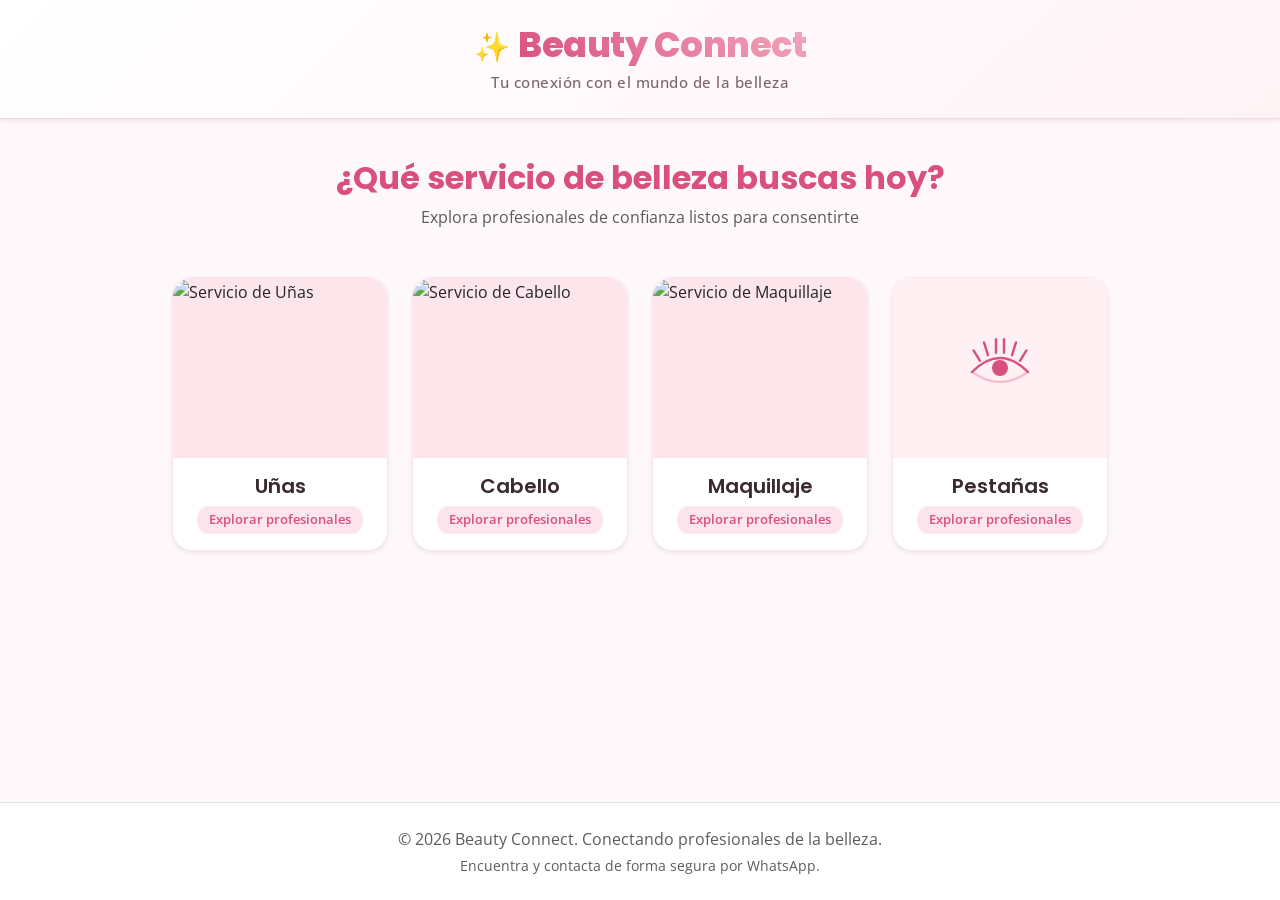
==== index.html @ ec447f79 "Build home screen from PRD/FRD per brand brief" ====
<!DOCTYPE html>
<html lang="es">
<head>
    <meta charset="UTF-8">
    <meta name="viewport" content="width=device-width, initial-scale=1.0">
    <title>Beauty Connect — Encuentra tu profesional de belleza ideal</title>
    
    <!-- Google Fonts: Poppins (headings) & Open Sans (body) -->
    <link rel="preconnect" href="https://fonts.googleapis.com">
    <link rel="preconnect" href="https://fonts.gstatic.com" crossorigin>
    <link href="https://fonts.googleapis.com/css2?family=Open+Sans:ital,wght@0,300..800;1,300..800&family=Poppins:ital,wght@0,300;0,400;0,500;0,600;0,700;0,800;1,300;1,400;1,500;1,600;1,700&display=swap" rel="stylesheet">
    
    <!-- Bootstrap 5.3.8 CSS CDN -->
    <link href="https://cdn.jsdelivr.net/npm/bootstrap@5.3.8/dist/css/bootstrap.min.css" rel="stylesheet">
    
    <!-- Custom Style Sheet -->
    <link rel="stylesheet" href="style.css">
    
    <!-- JS Logic -->
    <script src="script.js" defer></script>
</head>
<body>
    <!-- Main Application Wrapper -->
    <div class="main-wrapper">
        <!-- Header / Navigation -->
        <header class="py-4 shadow-sm bg-white mb-4">
            <div class="container d-flex flex-column align-items-center">
                <div class="d-flex align-items-center gap-2">
                    <!-- Elegant Heart Sparkle Logo Icon -->
                    <span class="logo-icon">✨</span>
                    <h1 class="logo m-0">Beauty Connect</h1>
                </div>
                <p class="tagline text-muted mt-1 mb-0">Tu conexión con el mundo de la belleza</p>
            </div>
        </header>

        <main class="container py-3">
            <!-- View 1: Service Category Selection (Home Screen) -->
            <section id="category-view" class="view">
                <div class="text-center mb-5">
                    <h2 class="question h2 font-heading fw-semibold mb-2">¿Qué servicio de belleza buscas hoy?</h2>
                    <p class="text-muted fs-6">Explora profesionales de confianza listos para consentirte</p>
                </div>

                <!-- Category Cards Grid -->
                <div class="row g-4 justify-content-center max-w-cards mx-auto">
                    <!-- Category: Uñas -->
                    <div class="col-12 col-sm-6 col-md-3">
                        <button class="category-card-btn w-100 h-100 border-0 p-0 bg-transparent text-start" data-category="Uñas">
                            <div class="category-card card shadow-sm border-0 h-100">
                                <div class="img-wrapper">
                                    <img src="https://images.unsplash.com/photo-1604654894610-df63bc536371?auto=format&fit=crop&w=500&q=80" class="card-img-top category-img" alt="Servicio de Uñas">
                                </div>
                                <div class="card-body text-center py-3">
                                    <h3 class="card-title font-heading h5 mb-0">Uñas</h3>
                                    <span class="explore-tag">Explorar profesionales</span>
                                </div>
                            </div>
                        </button>
                    </div>

                    <!-- Category: Cabello -->
                    <div class="col-12 col-sm-6 col-md-3">
                        <button class="category-card-btn w-100 h-100 border-0 p-0 bg-transparent text-start" data-category="Cabello">
                            <div class="category-card card shadow-sm border-0 h-100">
                                <div class="img-wrapper">
                                    <img src="https://images.unsplash.com/photo-1562322140-8baeececf3df?auto=format&fit=crop&w=500&q=80" class="card-img-top category-img" alt="Servicio de Cabello">
                                </div>
                                <div class="card-body text-center py-3">
                                    <h3 class="card-title font-heading h5 mb-0">Cabello</h3>
                                    <span class="explore-tag">Explorar profesionales</span>
                                </div>
                            </div>
                        </button>
                    </div>

                    <!-- Category: Maquillaje -->
                    <div class="col-12 col-sm-6 col-md-3">
                        <button class="category-card-btn w-100 h-100 border-0 p-0 bg-transparent text-start" data-category="Maquillaje">
                            <div class="category-card card shadow-sm border-0 h-100">
                                <div class="img-wrapper">
                                    <img src="https://images.unsplash.com/photo-1487412720507-e7ab37603c6f?auto=format&fit=crop&w=500&q=80" class="card-img-top category-img" alt="Servicio de Maquillaje">
                                </div>
                                <div class="card-body text-center py-3">
                                    <h3 class="card-title font-heading h5 mb-0">Maquillaje</h3>
                                    <span class="explore-tag">Explorar profesionales</span>
                                </div>
                            </div>
                        </button>
                    </div>

                    <!-- Category: Pestañas -->
                    <div class="col-12 col-sm-6 col-md-3">
                        <button class="category-card-btn w-100 h-100 border-0 p-0 bg-transparent text-start" data-category="Pestañas">
                            <div class="category-card card shadow-sm border-0 h-100">
                                <div class="img-wrapper d-flex align-items-center justify-content-center" style="background-color: #FFF0F3;">
                                    <svg xmlns="http://www.w3.org/2000/svg" viewBox="0 0 100 100" style="width: 80px; height: 80px; fill: none; stroke: #D94F7D; stroke-width: 3; stroke-linecap: round; stroke-linejoin: round;">
                                        <!-- Upper eyelid -->
                                        <path d="M15,55 Q50,20 85,55" />
                                        <!-- Lower eyelid -->
                                        <path d="M15,55 Q50,80 85,55" opacity="0.3" />
                                        <!-- Pupil -->
                                        <circle cx="50" cy="50" r="10" fill="#D94F7D" stroke="none" />
                                        <!-- Eyelashes (pestañas) -->
                                        <path d="M25,41 L17,28" />
                                        <path d="M35,34 L30,18" />
                                        <path d="M45,31 L45,14" />
                                        <path d="M55,31 L55,14" />
                                        <path d="M65,34 L70,18" />
                                        <path d="M75,41 L83,28" />
                                    </svg>
                                </div>
                                <div class="card-body text-center py-3">
                                    <h3 class="card-title font-heading h5 mb-0">Pestañas</h3>
                                    <span class="explore-tag">Explorar profesionales</span>
                                </div>
                            </div>
                        </button>
                    </div>
                </div>
            </section>

            <!-- View 2: Professionals List (Hidden by default, used for interaction verification) -->
            <section id="professionals-view" class="view d-none">
                <div class="max-w-cards mx-auto">
                    <div class="d-flex align-items-center justify-content-between mb-4 flex-wrap gap-3">
                        <button id="back-btn" class="btn btn-back d-inline-flex align-items-center gap-2 shadow-sm">
                            <svg xmlns="http://www.w3.org/2000/svg" width="16" height="16" fill="currentColor" class="bi bi-arrow-left" viewBox="0 0 16 16">
                                <path fill-rule="evenodd" d="M15 8a.5.5 0 0 0-.5-.5H2.707l3.147-3.146a.5.5 0 1 0-.708-.708l-4 4a.5.5 0 0 0 0 .708l4 4a.5.5 0 0 0 .708-.708L2.707 8.5H14.5A.5.5 0 0 0 15 8"/>
                            </svg>
                            Volver a categorías
                        </button>
                        <h2 id="selected-category-title" class="font-heading h3 m-0 text-color-primary"></h2>
                    </div>
                    <div id="professionals-grid" class="row g-4 justify-content-center"></div>
                </div>
            </section>
        </main>

        <footer class="text-center py-4 mt-auto border-top">
            <div class="container">
                <p class="mb-1 text-muted">&copy; 2026 Beauty Connect. Conectando profesionales de la belleza.</p>
                <p class="small text-muted mb-0">Encuentra y contacta de forma segura por WhatsApp.</p>
            </div>
        </footer>
    </div>

    <!-- Bootstrap 5.3.8 JS Bundle CDN -->
    <script src="https://cdn.jsdelivr.net/npm/bootstrap@5.3.8/dist/js/bootstrap.bundle.min.js"></script>
</body>
</html>
---- style.css ----
/* ==========================================================================
   Beauty Connect — Custom Stylesheet
   Palette: Primary (#D94F7D), Accent (#F3A6BD), Background (#FFF8FA)
   Fonts: Headings (Poppins), Body (Open Sans)
   Tone: Femenino, cercano, confiable.
   ========================================================================== */

:root {
    --color-primary: #D94F7D;
    --color-accent: #F3A6BD;
    --color-accent-light: #FCE6EC;
    --color-bg: #FFF8FA;
    --color-text-dark: #3A2A2F;
    --color-text-muted: #7A656B;
    --font-heading: 'Poppins', 'Segoe UI', sans-serif;
    --font-body: 'Open Sans', system-ui, -apple-system, sans-serif;
    --transition-smooth: all 0.3s cubic-bezier(0.4, 0, 0.2, 1);
}

/* Reset and Base Styles */
html, body {
    height: 100%;
}

body {
    font-family: var(--font-body);
    background-color: var(--color-bg);
    color: var(--color-text-dark);
    display: flex;
    flex-direction: column;
    min-height: 100vh;
}

/* Typography Utility Classes */
.font-heading {
    font-family: var(--font-heading);
}

h1, h2, h3, h4, h5, h6, .logo {
    font-family: var(--font-heading);
    color: var(--color-text-dark);
}

/* App Wrapper Layout */
.main-wrapper {
    display: flex;
    flex-direction: column;
    min-height: 100vh;
}

.max-w-cards {
    max-width: 960px;
}

/* Header & Brand Identity */
header {
    background: linear-gradient(135deg, #ffffff 0%, #FFF3F6 100%);
    border-bottom: 1px solid #FAD6E1 !important;
}

.logo {
    color: var(--color-primary);
    font-weight: 800;
    font-size: 2.2rem;
    letter-spacing: -0.5px;
    background: linear-gradient(45deg, #D94F7D, #F3A6BD);
    -webkit-background-clip: text;
    -webkit-text-fill-color: transparent;
}

.logo-icon {
    font-size: 1.8rem;
    animation: sparkle 2s infinite ease-in-out;
}

@keyframes sparkle {
    0%, 100% { transform: scale(1) rotate(0deg); opacity: 0.9; }
    50% { transform: scale(1.15) rotate(15deg); opacity: 1; }
}

.tagline {
    font-size: 0.95rem;
    font-weight: 500;
    letter-spacing: 0.5px;
    color: var(--color-text-muted) !important;
}

/* Custom Category View Elements */
.question {
    color: var(--color-primary);
    font-weight: 700 !important;
}

/* Category Cards Styling */
.category-card-btn {
    transition: var(--transition-smooth);
}

.category-card-btn:hover {
    transform: translateY(-8px);
}

.category-card {
    border-radius: 20px;
    overflow: hidden;
    background-color: #ffffff;
    transition: var(--transition-smooth);
    border: 1px solid #FCE6EC !important;
}

.category-card-btn:hover .category-card {
    box-shadow: 0 15px 30px rgba(217, 79, 125, 0.15) !important;
    border-color: var(--color-accent) !important;
}

/* Image zoom effect on hover */
.img-wrapper {
    position: relative;
    width: 100%;
    height: 180px;
    overflow: hidden;
    background-color: var(--color-accent-light);
}

.category-img {
    width: 100%;
    height: 100%;
    object-fit: cover;
    transition: var(--transition-smooth);
}

.category-card-btn:hover .category-img {
    transform: scale(1.08);
}

/* Card Footer Design */
.card-title {
    color: var(--color-text-dark);
    font-weight: 600;
    transition: var(--transition-smooth);
}

.category-card-btn:hover .card-title {
    color: var(--color-primary);
}

.explore-tag {
    display: inline-block;
    margin-top: 8px;
    font-size: 0.8rem;
    font-weight: 600;
    color: var(--color-primary);
    background-color: var(--color-accent-light);
    padding: 4px 12px;
    border-radius: 12px;
    transition: var(--transition-smooth);
}

.category-card-btn:hover .explore-tag {
    background-color: var(--color-primary);
    color: #ffffff;
}

/* Back Button Style */
.btn-back {
    background-color: #ffffff;
    border: 1px solid var(--color-accent) !important;
    color: var(--color-primary) !important;
    font-weight: 600;
    font-family: var(--font-heading);
    border-radius: 25px;
    padding: 8px 20px;
    transition: var(--transition-smooth);
}

.btn-back:hover {
    background-color: var(--color-accent-light);
    color: var(--color-primary) !important;
    transform: translateX(-4px);
}

/* Professional Cards Grid & Design */
.text-color-primary {
    color: var(--color-primary);
}

.professional-card-outer {
    transition: var(--transition-smooth);
}

.professional-card-outer:hover {
    transform: translateY(-5px);
}

.professional-card {
    border-radius: 20px;
    background-color: #ffffff;
    border: 1px solid #FCE6EC !important;
    box-shadow: 0 4px 15px rgba(217, 79, 125, 0.05);
    transition: var(--transition-smooth);
    overflow: hidden;
}

.professional-card-outer:hover .professional-card {
    box-shadow: 0 12px 25px rgba(217, 79, 125, 0.12) !important;
    border-color: var(--color-accent) !important;
}

/* Verified Badge style */
.verified-badge {
    background: linear-gradient(135deg, #24C684 0%, #17A36B 100%);
    color: #ffffff;
    font-size: 0.75rem;
    font-weight: 700;
    padding: 4px 12px;
    border-radius: 12px;
    display: inline-flex;
    align-items: center;
    gap: 4px;
    box-shadow: 0 4px 10px rgba(23, 163, 107, 0.2);
}

/* Prices */
.price-badge {
    background-color: var(--color-accent-light);
    color: var(--color-primary);
    font-weight: 700;
    font-size: 0.95rem;
    padding: 6px 14px;
    border-radius: 20px;
    display: inline-block;
}

/* Back navigation */
.empty-state {
    background-color: #ffffff;
    border: 2px dashed var(--color-accent);
    border-radius: 20px;
    padding: 40px;
    text-align: center;
    box-shadow: 0 4px 15px rgba(217, 79, 125, 0.03);
}

/* Footer style customization */
footer {
    background-color: #ffffff;
    border-top: 1px solid #FCE6EC !important;
}

/* Animations */
.view {
    animation: fadeInUp 0.4s cubic-bezier(0.4, 0, 0.2, 1);
}

@keyframes fadeInUp {
    from {
        opacity: 0;
        transform: translateY(15px);
    }
    to {
        opacity: 1;
        transform: translateY(0);
    }
}
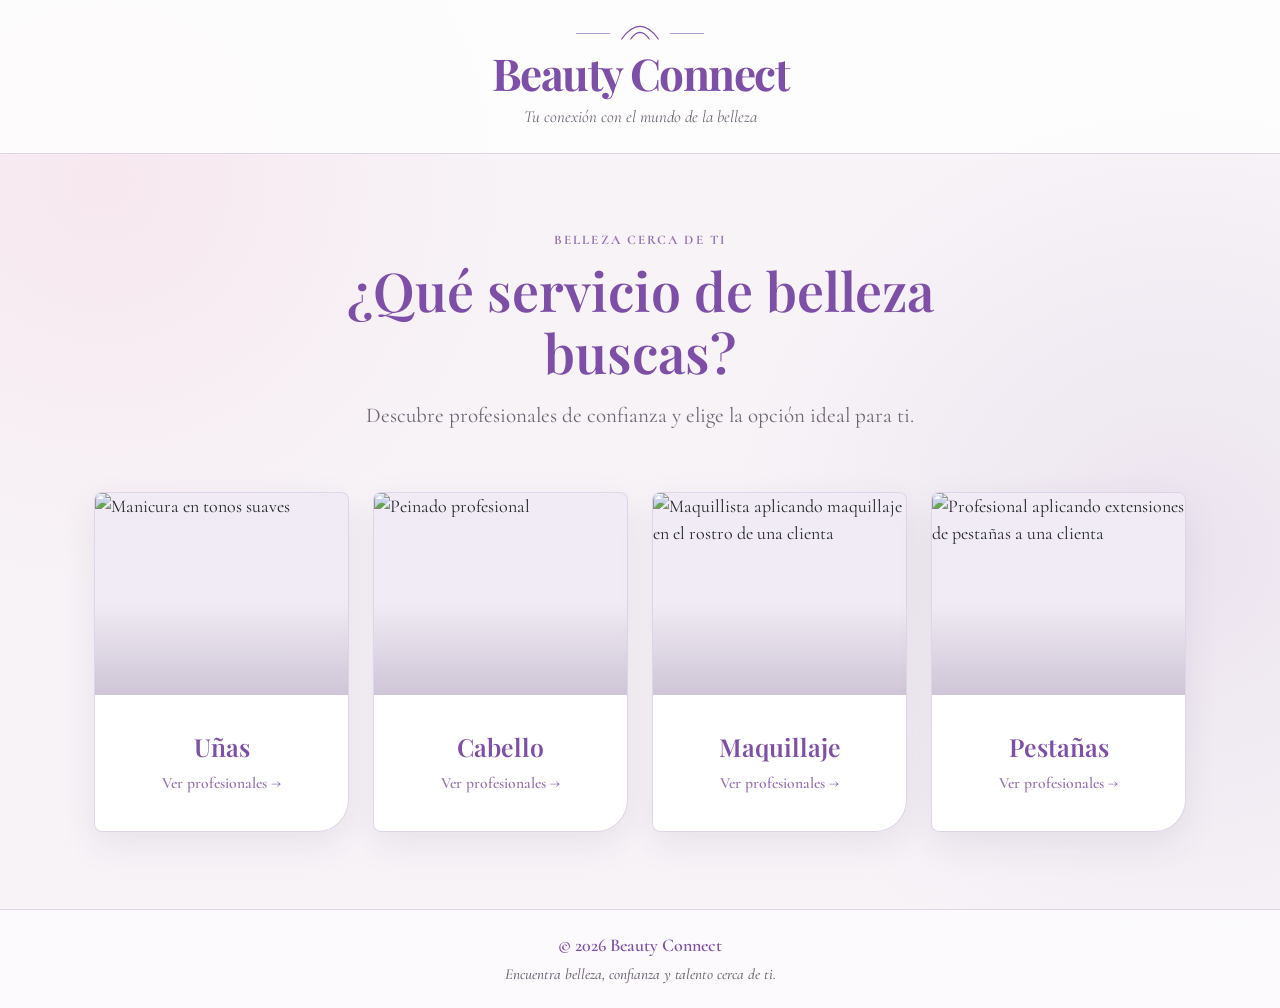
==== commit 8f7533e1: "Refine Beauty Connect interface and professional listings" ====
--- a/index.html
+++ b/index.html
@@ -3,149 +3,128 @@
 <head>
     <meta charset="UTF-8">
     <meta name="viewport" content="width=device-width, initial-scale=1.0">
-    <title>Beauty Connect — Encuentra tu profesional de belleza ideal</title>
-    
-    <!-- Google Fonts: Poppins (headings) & Open Sans (body) -->
+    <title>Beauty Connect — Encuentra profesionales de belleza</title>
+
     <link rel="preconnect" href="https://fonts.googleapis.com">
     <link rel="preconnect" href="https://fonts.gstatic.com" crossorigin>
-    <link href="https://fonts.googleapis.com/css2?family=Open+Sans:ital,wght@0,300..800;1,300..800&family=Poppins:ital,wght@0,300;0,400;0,500;0,600;0,700;0,800;1,300;1,400;1,500;1,600;1,700&display=swap" rel="stylesheet">
-    
-    <!-- Bootstrap 5.3.8 CSS CDN -->
+    <link href="https://fonts.googleapis.com/css2?family=Cormorant:ital,wght@0,400;0,500;0,600;0,700;1,500&family=Playfair+Display:wght@600;700&display=swap" rel="stylesheet">
     <link href="https://cdn.jsdelivr.net/npm/bootstrap@5.3.8/dist/css/bootstrap.min.css" rel="stylesheet">
-    
-    <!-- Custom Style Sheet -->
     <link rel="stylesheet" href="style.css">
-    
-    <!-- JS Logic -->
     <script src="script.js" defer></script>
 </head>
 <body>
-    <!-- Main Application Wrapper -->
     <div class="main-wrapper">
-        <!-- Header / Navigation -->
-        <header class="py-4 shadow-sm bg-white mb-4">
-            <div class="container d-flex flex-column align-items-center">
-                <div class="d-flex align-items-center gap-2">
-                    <!-- Elegant Heart Sparkle Logo Icon -->
-                    <span class="logo-icon">✨</span>
-                    <h1 class="logo m-0">Beauty Connect</h1>
+        <header class="site-header">
+            <div class="container header-content text-center">
+                <div class="brand-mark" aria-hidden="true">
+                    <span></span>
+                    <svg viewBox="0 0 48 22" focusable="false">
+                        <path d="M2 18C10 7 17 3 24 3s14 4 22 15" />
+                        <path d="M13 18c4-6 7-8 11-8s7 2 11 8" />
+                    </svg>
+                    <span></span>
                 </div>
-                <p class="tagline text-muted mt-1 mb-0">Tu conexión con el mundo de la belleza</p>
+                <h1 class="logo mb-1">Beauty Connect</h1>
+                <p class="tagline mb-0">Tu conexión con el mundo de la belleza</p>
             </div>
         </header>
 
-        <main class="container py-3">
-            <!-- View 1: Service Category Selection (Home Screen) -->
-            <section id="category-view" class="view">
-                <div class="text-center mb-5">
-                    <h2 class="question h2 font-heading fw-semibold mb-2">¿Qué servicio de belleza buscas hoy?</h2>
-                    <p class="text-muted fs-6">Explora profesionales de confianza listos para consentirte</p>
+        <main id="main-content" class="container app-main">
+            <section id="category-view" class="view" aria-labelledby="category-heading">
+                <div class="intro text-center mx-auto">
+                    <p class="eyebrow mb-2">Belleza cerca de ti</p>
+                    <h2 id="category-heading" class="question mb-3" tabindex="-1">¿Qué servicio de belleza buscas?</h2>
+                    <p class="intro-copy mb-0">Descubre profesionales de confianza y elige la opción ideal para ti.</p>
                 </div>
 
-                <!-- Category Cards Grid -->
-                <div class="row g-4 justify-content-center max-w-cards mx-auto">
-                    <!-- Category: Uñas -->
-                    <div class="col-12 col-sm-6 col-md-3">
-                        <button class="category-card-btn w-100 h-100 border-0 p-0 bg-transparent text-start" data-category="Uñas">
-                            <div class="category-card card shadow-sm border-0 h-100">
-                                <div class="img-wrapper">
-                                    <img src="https://images.unsplash.com/photo-1604654894610-df63bc536371?auto=format&fit=crop&w=500&q=80" class="card-img-top category-img" alt="Servicio de Uñas">
-                                </div>
-                                <div class="card-body text-center py-3">
-                                    <h3 class="card-title font-heading h5 mb-0">Uñas</h3>
-                                    <span class="explore-tag">Explorar profesionales</span>
-                                </div>
-                            </div>
+                <div class="row g-4 justify-content-center cards-container mx-auto">
+                    <div class="col-12 col-sm-6 col-lg-3">
+                        <button class="category-card-btn" type="button" data-category="Uñas" aria-label="Explorar profesionales de uñas">
+                            <span class="category-card card h-100">
+                                <span class="category-image-wrap">
+                                    <img src="https://images.unsplash.com/photo-1604654894610-df63bc536371?auto=format&amp;fit=crop&amp;w=800&amp;q=85" class="category-image" alt="Manicura en tonos suaves" width="800" height="640">
+                                </span>
+                                <span class="card-body text-center">
+                                    <span class="category-name">Uñas</span>
+                                    <span class="category-action">Ver profesionales <span aria-hidden="true">→</span></span>
+                                </span>
+                            </span>
                         </button>
                     </div>
 
-                    <!-- Category: Cabello -->
-                    <div class="col-12 col-sm-6 col-md-3">
-                        <button class="category-card-btn w-100 h-100 border-0 p-0 bg-transparent text-start" data-category="Cabello">
-                            <div class="category-card card shadow-sm border-0 h-100">
-                                <div class="img-wrapper">
-                                    <img src="https://images.unsplash.com/photo-1562322140-8baeececf3df?auto=format&fit=crop&w=500&q=80" class="card-img-top category-img" alt="Servicio de Cabello">
-                                </div>
-                                <div class="card-body text-center py-3">
-                                    <h3 class="card-title font-heading h5 mb-0">Cabello</h3>
-                                    <span class="explore-tag">Explorar profesionales</span>
-                                </div>
-                            </div>
+                    <div class="col-12 col-sm-6 col-lg-3">
+                        <button class="category-card-btn" type="button" data-category="Cabello" aria-label="Explorar profesionales de cabello">
+                            <span class="category-card card h-100">
+                                <span class="category-image-wrap">
+                                    <img src="https://images.unsplash.com/photo-1562322140-8baeececf3df?auto=format&amp;fit=crop&amp;w=800&amp;q=85" class="category-image" alt="Peinado profesional" width="800" height="640">
+                                </span>
+                                <span class="card-body text-center">
+                                    <span class="category-name">Cabello</span>
+                                    <span class="category-action">Ver profesionales <span aria-hidden="true">→</span></span>
+                                </span>
+                            </span>
                         </button>
                     </div>
 
-                    <!-- Category: Maquillaje -->
-                    <div class="col-12 col-sm-6 col-md-3">
-                        <button class="category-card-btn w-100 h-100 border-0 p-0 bg-transparent text-start" data-category="Maquillaje">
-                            <div class="category-card card shadow-sm border-0 h-100">
-                                <div class="img-wrapper">
-                                    <img src="https://images.unsplash.com/photo-1487412720507-e7ab37603c6f?auto=format&fit=crop&w=500&q=80" class="card-img-top category-img" alt="Servicio de Maquillaje">
-                                </div>
-                                <div class="card-body text-center py-3">
-                                    <h3 class="card-title font-heading h5 mb-0">Maquillaje</h3>
-                                    <span class="explore-tag">Explorar profesionales</span>
-                                </div>
-                            </div>
+                    <div class="col-12 col-sm-6 col-lg-3">
+                        <button class="category-card-btn" type="button" data-category="Maquillaje" aria-label="Explorar profesionales de maquillaje">
+                            <span class="category-card card h-100">
+                                <span class="category-image-wrap">
+                                    <img src="https://images.unsplash.com/photo-1773688189374-17ba02d6b1b4?auto=format&amp;fit=crop&amp;w=800&amp;q=85" class="category-image" alt="Maquillista aplicando maquillaje en el rostro de una clienta" width="800" height="640">
+                                </span>
+                                <span class="card-body text-center">
+                                    <span class="category-name">Maquillaje</span>
+                                    <span class="category-action">Ver profesionales <span aria-hidden="true">→</span></span>
+                                </span>
+                            </span>
                         </button>
                     </div>
 
-                    <!-- Category: Pestañas -->
-                    <div class="col-12 col-sm-6 col-md-3">
-                        <button class="category-card-btn w-100 h-100 border-0 p-0 bg-transparent text-start" data-category="Pestañas">
-                            <div class="category-card card shadow-sm border-0 h-100">
-                                <div class="img-wrapper d-flex align-items-center justify-content-center" style="background-color: #FFF0F3;">
-                                    <svg xmlns="http://www.w3.org/2000/svg" viewBox="0 0 100 100" style="width: 80px; height: 80px; fill: none; stroke: #D94F7D; stroke-width: 3; stroke-linecap: round; stroke-linejoin: round;">
-                                        <!-- Upper eyelid -->
-                                        <path d="M15,55 Q50,20 85,55" />
-                                        <!-- Lower eyelid -->
-                                        <path d="M15,55 Q50,80 85,55" opacity="0.3" />
-                                        <!-- Pupil -->
-                                        <circle cx="50" cy="50" r="10" fill="#D94F7D" stroke="none" />
-                                        <!-- Eyelashes (pestañas) -->
-                                        <path d="M25,41 L17,28" />
-                                        <path d="M35,34 L30,18" />
-                                        <path d="M45,31 L45,14" />
-                                        <path d="M55,31 L55,14" />
-                                        <path d="M65,34 L70,18" />
-                                        <path d="M75,41 L83,28" />
-                                    </svg>
-                                </div>
-                                <div class="card-body text-center py-3">
-                                    <h3 class="card-title font-heading h5 mb-0">Pestañas</h3>
-                                    <span class="explore-tag">Explorar profesionales</span>
-                                </div>
-                            </div>
+                    <div class="col-12 col-sm-6 col-lg-3">
+                        <button class="category-card-btn" type="button" data-category="Pestañas" aria-label="Explorar profesionales de pestañas">
+                            <span class="category-card card h-100">
+                                <span class="category-image-wrap">
+                                    <img src="https://images.unsplash.com/photo-1772235616130-b80e12f0ab7a?auto=format&amp;fit=crop&amp;w=800&amp;q=85" class="category-image" alt="Profesional aplicando extensiones de pestañas a una clienta" width="800" height="640">
+                                </span>
+                                <span class="card-body text-center">
+                                    <span class="category-name">Pestañas</span>
+                                    <span class="category-action">Ver profesionales <span aria-hidden="true">→</span></span>
+                                </span>
+                            </span>
                         </button>
                     </div>
                 </div>
             </section>
 
-            <!-- View 2: Professionals List (Hidden by default, used for interaction verification) -->
-            <section id="professionals-view" class="view d-none">
-                <div class="max-w-cards mx-auto">
-                    <div class="d-flex align-items-center justify-content-between mb-4 flex-wrap gap-3">
-                        <button id="back-btn" class="btn btn-back d-inline-flex align-items-center gap-2 shadow-sm">
-                            <svg xmlns="http://www.w3.org/2000/svg" width="16" height="16" fill="currentColor" class="bi bi-arrow-left" viewBox="0 0 16 16">
-                                <path fill-rule="evenodd" d="M15 8a.5.5 0 0 0-.5-.5H2.707l3.147-3.146a.5.5 0 1 0-.708-.708l-4 4a.5.5 0 0 0 0 .708l4 4a.5.5 0 0 0 .708-.708L2.707 8.5H14.5A.5.5 0 0 0 15 8"/>
+            <section id="professionals-view" class="view d-none" aria-labelledby="selected-category-title">
+                <div class="professionals-container mx-auto">
+                    <div class="results-header">
+                        <button id="back-btn" class="btn-back" type="button">
+                            <svg aria-hidden="true" viewBox="0 0 16 16" focusable="false">
+                                <path d="M15 8H2M7 3 2 8l5 5" />
                             </svg>
                             Volver a categorías
                         </button>
-                        <h2 id="selected-category-title" class="font-heading h3 m-0 text-color-primary"></h2>
+                        <div class="results-title-wrap">
+                            <p class="eyebrow mb-1">Profesionales disponibles</p>
+                            <h2 id="selected-category-title" class="results-title mb-0" tabindex="-1"></h2>
+                        </div>
                     </div>
-                    <div id="professionals-grid" class="row g-4 justify-content-center"></div>
+
+                    <div id="professionals-status" class="visually-hidden" role="status" aria-live="polite" aria-atomic="true"></div>
+                    <div id="professionals-grid" class="row g-4" aria-busy="false"></div>
                 </div>
             </section>
         </main>
 
-        <footer class="text-center py-4 mt-auto border-top">
+        <footer class="site-footer text-center mt-auto">
             <div class="container">
-                <p class="mb-1 text-muted">&copy; 2026 Beauty Connect. Conectando profesionales de la belleza.</p>
-                <p class="small text-muted mb-0">Encuentra y contacta de forma segura por WhatsApp.</p>
+                <p class="mb-1">&copy; 2026 Beauty Connect</p>
+                <p class="footer-note mb-0">Encuentra belleza, confianza y talento cerca de ti.</p>
             </div>
         </footer>
     </div>
 
-    <!-- Bootstrap 5.3.8 JS Bundle CDN -->
     <script src="https://cdn.jsdelivr.net/npm/bootstrap@5.3.8/dist/js/bootstrap.bundle.min.js"></script>
 </body>
 </html>
--- a/style.css
+++ b/style.css
@@ -1,264 +1,477 @@
-/* ==========================================================================
-   Beauty Connect — Custom Stylesheet
-   Palette: Primary (#D94F7D), Accent (#F3A6BD), Background (#FFF8FA)
-   Fonts: Headings (Poppins), Body (Open Sans)
-   Tone: Femenino, cercano, confiable.
-   ========================================================================== */
-
 :root {
-    --color-primary: #D94F7D;
-    --color-accent: #F3A6BD;
-    --color-accent-light: #FCE6EC;
-    --color-bg: #FFF8FA;
-    --color-text-dark: #3A2A2F;
-    --color-text-muted: #7A656B;
-    --font-heading: 'Poppins', 'Segoe UI', sans-serif;
-    --font-body: 'Open Sans', system-ui, -apple-system, sans-serif;
-    --transition-smooth: all 0.3s cubic-bezier(0.4, 0, 0.2, 1);
-}
-
-/* Reset and Base Styles */
-html, body {
-    height: 100%;
-}
-
+    --color-primary: #7E4FA7;
+    --color-accent: #FAB6CF;
+    --color-secondary: #9573B4;
+    --color-soft-accent: #B49BC9;
+    --color-background: #F7F3F7;
+    --color-surface: #FFFFFF;
+    --color-text: #382E3E;
+    --color-muted: #6F6473;
+    --color-border: rgba(180, 155, 201, 0.42);
+    --font-heading: "Playfair Display", Georgia, serif;
+    --font-body: "Cormorant", Georgia, serif;
+    --shadow-soft: 0 12px 36px rgba(80, 51, 103, 0.09);
+    --shadow-raised: 0 18px 44px rgba(80, 51, 103, 0.16);
+    --transition-duration: 220ms;
+}
+
+html,
 body {
+    min-height: 100%;
+}
+
+body {
+    margin: 0;
+    background:
+        radial-gradient(circle at 8% 18%, rgba(250, 182, 207, 0.18), transparent 25rem),
+        radial-gradient(circle at 92% 55%, rgba(180, 155, 201, 0.17), transparent 28rem),
+        var(--color-background);
+    color: var(--color-text);
     font-family: var(--font-body);
-    background-color: var(--color-bg);
-    color: var(--color-text-dark);
-    display: flex;
-    flex-direction: column;
-    min-height: 100vh;
-}
-
-/* Typography Utility Classes */
-.font-heading {
-    font-family: var(--font-heading);
-}
-
-h1, h2, h3, h4, h5, h6, .logo {
-    font-family: var(--font-heading);
-    color: var(--color-text-dark);
-}
-
-/* App Wrapper Layout */
+    font-size: 1.125rem;
+}
+
+button,
+input,
+textarea,
+select {
+    font: inherit;
+}
+
 .main-wrapper {
     display: flex;
+    min-height: 100vh;
     flex-direction: column;
-    min-height: 100vh;
-}
-
-.max-w-cards {
-    max-width: 960px;
-}
-
-/* Header & Brand Identity */
-header {
-    background: linear-gradient(135deg, #ffffff 0%, #FFF3F6 100%);
-    border-bottom: 1px solid #FAD6E1 !important;
+}
+
+.site-header {
+    border-bottom: 1px solid var(--color-border);
+    background-color: rgba(255, 255, 255, 0.82);
+}
+
+.header-content {
+    padding-block: 1.5rem;
+}
+
+.brand-mark {
+    display: flex;
+    width: 8rem;
+    margin: 0 auto 0.3rem;
+    align-items: center;
+    gap: 0.65rem;
+}
+
+.brand-mark span {
+    width: 100%;
+    height: 1px;
+    background-color: var(--color-soft-accent);
+}
+
+.brand-mark svg {
+    width: 2.5rem;
+    flex: 0 0 auto;
+    fill: none;
+    stroke: var(--color-primary);
+    stroke-linecap: round;
+    stroke-width: 1.5;
+}
+
+.logo,
+.question,
+.results-title,
+.category-name,
+.professional-name {
+    color: var(--color-primary);
+    font-family: var(--font-heading);
 }
 
 .logo {
-    color: var(--color-primary);
-    font-weight: 800;
-    font-size: 2.2rem;
-    letter-spacing: -0.5px;
-    background: linear-gradient(45deg, #D94F7D, #F3A6BD);
-    -webkit-background-clip: text;
-    -webkit-text-fill-color: transparent;
-}
-
-.logo-icon {
-    font-size: 1.8rem;
-    animation: sparkle 2s infinite ease-in-out;
-}
-
-@keyframes sparkle {
-    0%, 100% { transform: scale(1) rotate(0deg); opacity: 0.9; }
-    50% { transform: scale(1.15) rotate(15deg); opacity: 1; }
+    font-size: clamp(2rem, 4vw, 2.75rem);
+    font-weight: 700;
+    letter-spacing: -0.035em;
+}
+
+.tagline,
+.intro-copy,
+.footer-note,
+.professional-zone {
+    color: var(--color-muted);
 }
 
 .tagline {
-    font-size: 0.95rem;
-    font-weight: 500;
-    letter-spacing: 0.5px;
-    color: var(--color-text-muted) !important;
-}
-
-/* Custom Category View Elements */
+    font-size: 1.05rem;
+    font-style: italic;
+}
+
+.app-main {
+    width: 100%;
+    padding-block: clamp(2.75rem, 6vw, 5rem);
+}
+
+.intro {
+    max-width: 43rem;
+    margin-bottom: clamp(2.25rem, 5vw, 3.75rem);
+}
+
+.eyebrow {
+    color: var(--color-secondary);
+    font-size: 0.82rem;
+    font-weight: 700;
+    letter-spacing: 0.16em;
+    text-transform: uppercase;
+}
+
 .question {
-    color: var(--color-primary);
-    font-weight: 700 !important;
-}
-
-/* Category Cards Styling */
+    font-size: clamp(2rem, 5vw, 3.35rem);
+    font-weight: 600;
+    line-height: 1.16;
+}
+
+.intro-copy {
+    font-size: clamp(1.15rem, 2vw, 1.32rem);
+    line-height: 1.55;
+}
+
+.cards-container,
+.professionals-container {
+    max-width: 1140px;
+}
+
 .category-card-btn {
-    transition: var(--transition-smooth);
-}
-
-.category-card-btn:hover {
-    transform: translateY(-8px);
+    display: block;
+    width: 100%;
+    height: 100%;
+    padding: 0;
+    border: 0;
+    background: transparent;
+    color: inherit;
+    text-align: left;
 }
 
 .category-card {
-    border-radius: 20px;
     overflow: hidden;
-    background-color: #ffffff;
-    transition: var(--transition-smooth);
-    border: 1px solid #FCE6EC !important;
-}
-
-.category-card-btn:hover .category-card {
-    box-shadow: 0 15px 30px rgba(217, 79, 125, 0.15) !important;
-    border-color: var(--color-accent) !important;
-}
-
-/* Image zoom effect on hover */
-.img-wrapper {
+    border: 1px solid var(--color-border);
+    border-radius: 0.5rem 0.5rem 2rem 0.5rem;
+    background-color: var(--color-surface);
+    box-shadow: var(--shadow-soft);
+    transition: transform var(--transition-duration) ease, box-shadow var(--transition-duration) ease, border-color var(--transition-duration) ease;
+}
+
+.category-image-wrap {
     position: relative;
-    width: 100%;
-    height: 180px;
+    display: block;
     overflow: hidden;
-    background-color: var(--color-accent-light);
-}
-
-.category-img {
+    aspect-ratio: 5 / 4;
+    background-color: rgba(180, 155, 201, 0.2);
+}
+
+.category-image-wrap::after {
+    position: absolute;
+    inset: 0;
+    background: linear-gradient(180deg, transparent 55%, rgba(76, 46, 96, 0.2));
+    content: "";
+    pointer-events: none;
+}
+
+.category-image {
+    display: block;
     width: 100%;
     height: 100%;
     object-fit: cover;
-    transition: var(--transition-smooth);
-}
-
-.category-card-btn:hover .category-img {
-    transform: scale(1.08);
-}
-
-/* Card Footer Design */
-.card-title {
-    color: var(--color-text-dark);
-    font-weight: 600;
-    transition: var(--transition-smooth);
-}
-
-.category-card-btn:hover .card-title {
-    color: var(--color-primary);
-}
-
-.explore-tag {
-    display: inline-block;
-    margin-top: 8px;
-    font-size: 0.8rem;
-    font-weight: 600;
-    color: var(--color-primary);
-    background-color: var(--color-accent-light);
-    padding: 4px 12px;
-    border-radius: 12px;
-    transition: var(--transition-smooth);
-}
-
-.category-card-btn:hover .explore-tag {
-    background-color: var(--color-primary);
-    color: #ffffff;
-}
-
-/* Back Button Style */
-.btn-back {
-    background-color: #ffffff;
-    border: 1px solid var(--color-accent) !important;
-    color: var(--color-primary) !important;
-    font-weight: 600;
-    font-family: var(--font-heading);
-    border-radius: 25px;
-    padding: 8px 20px;
-    transition: var(--transition-smooth);
-}
-
-.btn-back:hover {
-    background-color: var(--color-accent-light);
-    color: var(--color-primary) !important;
-    transform: translateX(-4px);
-}
-
-/* Professional Cards Grid & Design */
-.text-color-primary {
-    color: var(--color-primary);
-}
-
-.professional-card-outer {
-    transition: var(--transition-smooth);
-}
-
-.professional-card-outer:hover {
+    filter: saturate(0.78) contrast(0.96);
+    transition: transform 360ms ease, filter var(--transition-duration) ease;
+}
+
+.category-card .card-body {
+    display: flex;
+    min-height: 8.5rem;
+    padding: 1.4rem 1.15rem 1.55rem;
+    flex-direction: column;
+    justify-content: center;
+}
+
+.category-name {
+    display: block;
+    font-size: 1.55rem;
+    font-weight: 600;
+}
+
+.category-action {
+    display: block;
+    margin-top: 0.45rem;
+    color: var(--color-secondary);
+    font-size: 0.98rem;
+    font-weight: 600;
+}
+
+.category-card-btn:hover .category-card {
+    border-color: var(--color-soft-accent);
+    box-shadow: var(--shadow-raised);
     transform: translateY(-5px);
 }
 
-.professional-card {
-    border-radius: 20px;
-    background-color: #ffffff;
-    border: 1px solid #FCE6EC !important;
-    box-shadow: 0 4px 15px rgba(217, 79, 125, 0.05);
-    transition: var(--transition-smooth);
-    overflow: hidden;
-}
-
-.professional-card-outer:hover .professional-card {
-    box-shadow: 0 12px 25px rgba(217, 79, 125, 0.12) !important;
-    border-color: var(--color-accent) !important;
-}
-
-/* Verified Badge style */
-.verified-badge {
-    background: linear-gradient(135deg, #24C684 0%, #17A36B 100%);
-    color: #ffffff;
-    font-size: 0.75rem;
-    font-weight: 700;
-    padding: 4px 12px;
-    border-radius: 12px;
+.category-card-btn:hover .category-image {
+    filter: saturate(0.9) contrast(1);
+    transform: scale(1.035);
+}
+
+.category-card-btn:focus-visible,
+.btn-back:focus-visible,
+.state-action:focus-visible {
+    outline: 3px solid var(--color-accent);
+    outline-offset: 4px;
+}
+
+.results-header {
+    display: flex;
+    margin-bottom: 2.25rem;
+    align-items: center;
+    justify-content: space-between;
+    gap: 1.5rem;
+}
+
+.results-title-wrap {
+    text-align: right;
+}
+
+.results-title {
+    font-size: clamp(2rem, 4vw, 3rem);
+    font-weight: 600;
+}
+
+.btn-back,
+.state-action {
     display: inline-flex;
+    border: 1px solid var(--color-soft-accent);
+    border-radius: 999px;
     align-items: center;
-    gap: 4px;
-    box-shadow: 0 4px 10px rgba(23, 163, 107, 0.2);
-}
-
-/* Prices */
-.price-badge {
-    background-color: var(--color-accent-light);
+    justify-content: center;
+    gap: 0.65rem;
+    background-color: var(--color-surface);
     color: var(--color-primary);
     font-weight: 700;
+    text-decoration: none;
+    transition: background-color var(--transition-duration) ease, border-color var(--transition-duration) ease, color var(--transition-duration) ease, transform var(--transition-duration) ease;
+}
+
+.btn-back {
+    padding: 0.62rem 1.15rem;
+}
+
+.btn-back svg {
+    width: 1rem;
+    fill: none;
+    stroke: currentColor;
+    stroke-linecap: round;
+    stroke-linejoin: round;
+    stroke-width: 1.4;
+}
+
+.btn-back:hover,
+.state-action:hover {
+    border-color: var(--color-primary);
+    background-color: var(--color-primary);
+    color: var(--color-surface);
+}
+
+.btn-back:hover {
+    transform: translateX(-2px);
+}
+
+.professional-card {
+    overflow: hidden;
+    height: 100%;
+    border: 1px solid var(--color-border);
+    border-radius: 0.5rem 0.5rem 1.75rem 0.5rem;
+    background-color: var(--color-surface);
+    box-shadow: var(--shadow-soft);
+}
+
+.professional-image-wrap {
+    position: relative;
+    overflow: hidden;
+    aspect-ratio: 16 / 10;
+    background-color: rgba(180, 155, 201, 0.2);
+}
+
+.professional-image {
+    width: 100%;
+    height: 100%;
+    object-fit: cover;
+}
+
+.verified-badge {
+    position: absolute;
+    right: 0.8rem;
+    bottom: 0.8rem;
+    display: inline-flex;
+    padding: 0.35rem 0.7rem;
+    border: 1px solid rgba(255, 255, 255, 0.7);
+    border-radius: 999px;
+    align-items: center;
+    gap: 0.35rem;
+    background-color: rgba(126, 79, 167, 0.94);
+    color: var(--color-surface);
+    font-size: 0.8rem;
+    font-weight: 700;
+}
+
+.verified-badge svg {
+    width: 0.85rem;
+    height: 0.85rem;
+    fill: currentColor;
+}
+
+.professional-card .card-body {
+    padding: 1.4rem;
+}
+
+.professional-name {
+    font-size: 1.4rem;
+    font-weight: 600;
+}
+
+.professional-zone {
+    display: flex;
+    margin-bottom: 1.15rem;
+    align-items: center;
+    gap: 0.45rem;
+    font-size: 1rem;
+}
+
+.professional-zone svg {
+    width: 0.9rem;
+    fill: var(--color-secondary);
+}
+
+.price-label {
+    display: inline-block;
+    padding: 0.38rem 0.8rem;
+    border-radius: 999px;
+    background-color: rgba(250, 182, 207, 0.55);
+    color: #67404F;
+    font-size: 1rem;
+    font-weight: 700;
+}
+
+.state-panel {
+    max-width: 44rem;
+    margin: 1rem auto 0;
+    padding: clamp(2rem, 5vw, 3.5rem);
+    border: 1px solid var(--color-border);
+    border-radius: 0.5rem 0.5rem 2rem 0.5rem;
+    background-color: rgba(255, 255, 255, 0.9);
+    box-shadow: var(--shadow-soft);
+    text-align: center;
+}
+
+.state-ornament {
+    width: 3rem;
+    height: 1px;
+    margin: 0 auto 1.25rem;
+    background-color: var(--color-accent);
+}
+
+.state-title {
+    margin-bottom: 0.75rem;
+    color: var(--color-primary);
+    font-family: var(--font-heading);
+    font-size: 1.5rem;
+}
+
+.state-copy {
+    margin-bottom: 0;
+    color: var(--color-muted);
+}
+
+.state-action {
+    margin-top: 1.35rem;
+    padding: 0.62rem 1.2rem;
+}
+
+.loading-mark {
+    width: 2rem;
+    height: 2rem;
+    margin: 0 auto 1.25rem;
+    border: 2px solid var(--color-border);
+    border-top-color: var(--color-primary);
+    border-radius: 50%;
+    animation: spin 800ms linear infinite;
+}
+
+.site-footer {
+    padding-block: 1.4rem;
+    border-top: 1px solid var(--color-border);
+    background-color: rgba(255, 255, 255, 0.65);
+    color: var(--color-primary);
+    font-weight: 600;
+}
+
+.footer-note {
     font-size: 0.95rem;
-    padding: 6px 14px;
-    border-radius: 20px;
-    display: inline-block;
-}
-
-/* Back navigation */
-.empty-state {
-    background-color: #ffffff;
-    border: 2px dashed var(--color-accent);
-    border-radius: 20px;
-    padding: 40px;
-    text-align: center;
-    box-shadow: 0 4px 15px rgba(217, 79, 125, 0.03);
-}
-
-/* Footer style customization */
-footer {
-    background-color: #ffffff;
-    border-top: 1px solid #FCE6EC !important;
-}
-
-/* Animations */
-.view {
-    animation: fadeInUp 0.4s cubic-bezier(0.4, 0, 0.2, 1);
-}
-
-@keyframes fadeInUp {
+    font-style: italic;
+    font-weight: 500;
+}
+
+.view:not(.d-none) {
+    animation: view-in 320ms ease both;
+}
+
+@keyframes view-in {
     from {
         opacity: 0;
-        transform: translateY(15px);
+        transform: translateY(8px);
     }
     to {
         opacity: 1;
         transform: translateY(0);
     }
 }
+
+@keyframes spin {
+    to {
+        transform: rotate(360deg);
+    }
+}
+
+@media (max-width: 575.98px) {
+    body {
+        font-size: 1.05rem;
+    }
+
+    .header-content {
+        padding-block: 1.15rem;
+    }
+
+    .app-main {
+        padding-block: 2.4rem;
+    }
+
+    .cards-container {
+        max-width: 24rem;
+    }
+
+    .results-header {
+        align-items: flex-start;
+        flex-direction: column-reverse;
+    }
+
+    .results-title-wrap {
+        text-align: left;
+    }
+
+    .btn-back {
+        align-self: flex-start;
+    }
+}
+
+@media (prefers-reduced-motion: reduce) {
+    *,
+    *::before,
+    *::after {
+        scroll-behavior: auto;
+        transition-duration: 0.01ms;
+        animation-duration: 0.01ms;
+        animation-iteration-count: 1;
+    }
+}
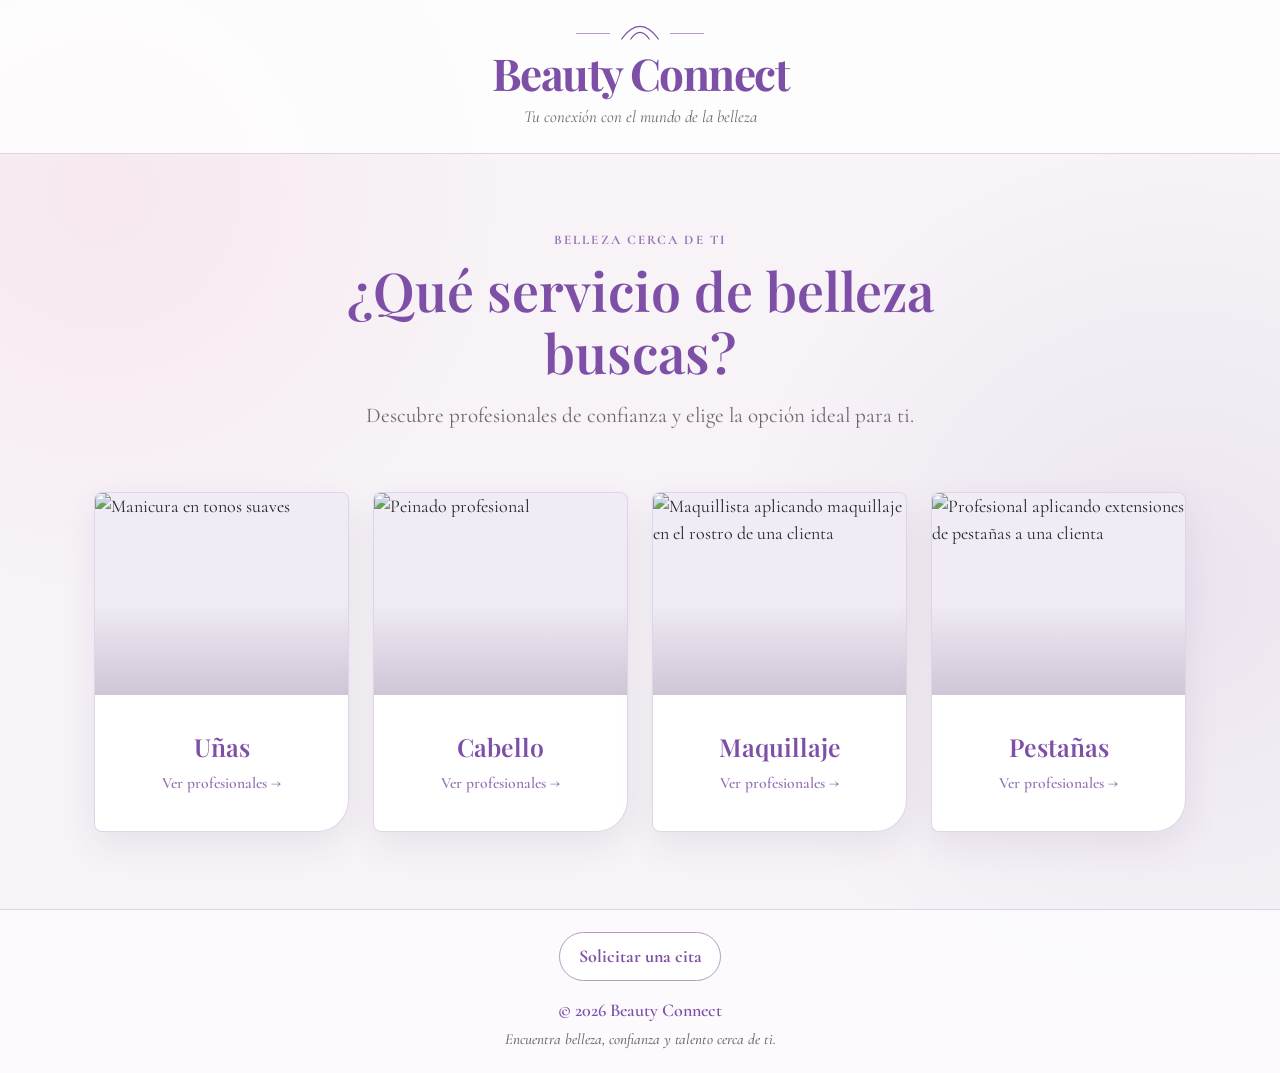
==== commit 11c83d6e: "Add appointment request form" ====
--- a/index.html
+++ b/index.html
@@ -119,6 +119,7 @@
 
         <footer class="site-footer text-center mt-auto">
             <div class="container">
+                <p class="mb-3"><a class="btn-back" href="solicitar-cita.html">Solicitar una cita</a></p>
                 <p class="mb-1">&copy; 2026 Beauty Connect</p>
                 <p class="footer-note mb-0">Encuentra belleza, confianza y talento cerca de ti.</p>
             </div>
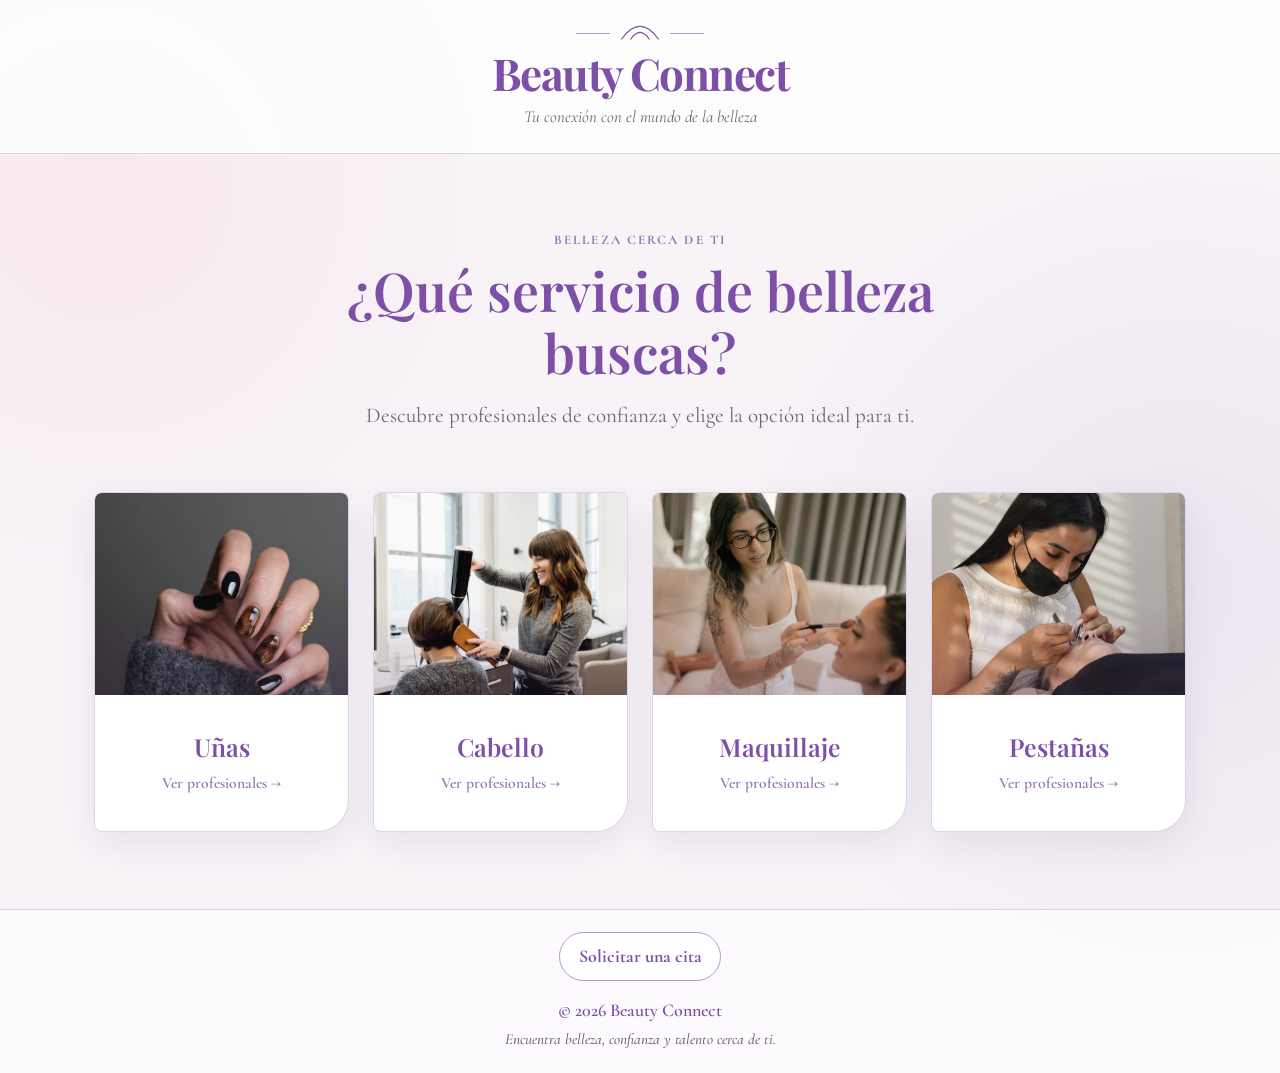
==== commit 6cff5182: "Complete D3 visual assets and documentation" ====
--- a/index.html
+++ b/index.html
@@ -4,6 +4,7 @@
     <meta charset="UTF-8">
     <meta name="viewport" content="width=device-width, initial-scale=1.0">
     <title>Beauty Connect — Encuentra profesionales de belleza</title>
+    <link rel="icon" type="image/svg+xml" href="assets/images/favicon.svg">
 
     <link rel="preconnect" href="https://fonts.googleapis.com">
     <link rel="preconnect" href="https://fonts.gstatic.com" crossorigin>
@@ -42,7 +43,7 @@
                         <button class="category-card-btn" type="button" data-category="Uñas" aria-label="Explorar profesionales de uñas">
                             <span class="category-card card h-100">
                                 <span class="category-image-wrap">
-                                    <img src="https://images.unsplash.com/photo-1604654894610-df63bc536371?auto=format&amp;fit=crop&amp;w=800&amp;q=85" class="category-image" alt="Manicura en tonos suaves" width="800" height="640">
+                                    <img src="assets/images/category-nails.jpg" class="category-image" alt="Manicura en tonos suaves" width="800" height="640">
                                 </span>
                                 <span class="card-body text-center">
                                     <span class="category-name">Uñas</span>
@@ -56,7 +57,7 @@
                         <button class="category-card-btn" type="button" data-category="Cabello" aria-label="Explorar profesionales de cabello">
                             <span class="category-card card h-100">
                                 <span class="category-image-wrap">
-                                    <img src="https://images.unsplash.com/photo-1562322140-8baeececf3df?auto=format&amp;fit=crop&amp;w=800&amp;q=85" class="category-image" alt="Peinado profesional" width="800" height="640">
+                                    <img src="assets/images/category-hair.jpg" class="category-image" alt="Peinado profesional" width="800" height="640">
                                 </span>
                                 <span class="card-body text-center">
                                     <span class="category-name">Cabello</span>
@@ -70,7 +71,7 @@
                         <button class="category-card-btn" type="button" data-category="Maquillaje" aria-label="Explorar profesionales de maquillaje">
                             <span class="category-card card h-100">
                                 <span class="category-image-wrap">
-                                    <img src="https://images.unsplash.com/photo-1773688189374-17ba02d6b1b4?auto=format&amp;fit=crop&amp;w=800&amp;q=85" class="category-image" alt="Maquillista aplicando maquillaje en el rostro de una clienta" width="800" height="640">
+                                    <img src="assets/images/category-makeup.jpg" class="category-image" alt="Maquillista aplicando maquillaje en el rostro de una clienta" width="800" height="640">
                                 </span>
                                 <span class="card-body text-center">
                                     <span class="category-name">Maquillaje</span>
@@ -84,7 +85,7 @@
                         <button class="category-card-btn" type="button" data-category="Pestañas" aria-label="Explorar profesionales de pestañas">
                             <span class="category-card card h-100">
                                 <span class="category-image-wrap">
-                                    <img src="https://images.unsplash.com/photo-1772235616130-b80e12f0ab7a?auto=format&amp;fit=crop&amp;w=800&amp;q=85" class="category-image" alt="Profesional aplicando extensiones de pestañas a una clienta" width="800" height="640">
+                                    <img src="assets/images/category-eyelashes.jpg" class="category-image" alt="Profesional aplicando extensiones de pestañas a una clienta" width="800" height="640">
                                 </span>
                                 <span class="card-body text-center">
                                     <span class="category-name">Pestañas</span>
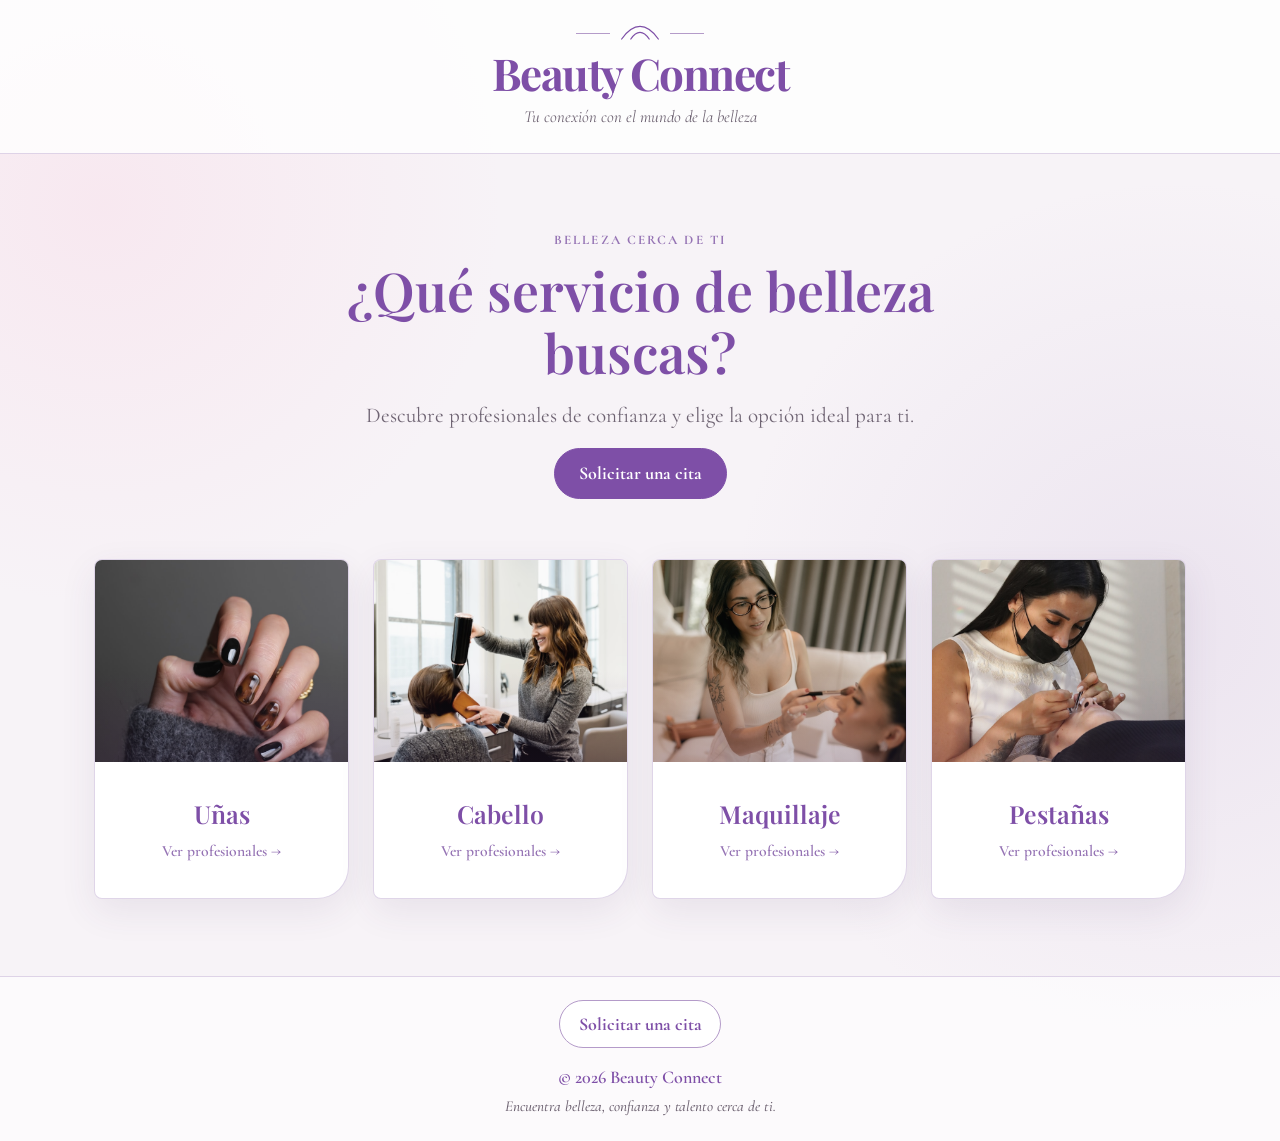
==== commit 40fd6ce6: "Add complete appointment transaction flow" ====
--- a/index.html
+++ b/index.html
@@ -35,7 +35,8 @@
                 <div class="intro text-center mx-auto">
                     <p class="eyebrow mb-2">Belleza cerca de ti</p>
                     <h2 id="category-heading" class="question mb-3" tabindex="-1">¿Qué servicio de belleza buscas?</h2>
-                    <p class="intro-copy mb-0">Descubre profesionales de confianza y elige la opción ideal para ti.</p>
+                    <p class="intro-copy mb-3">Descubre profesionales de confianza y elige la opción ideal para ti.</p>
+                    <a class="primary-action" href="solicitar-cita.html">Solicitar una cita</a>
                 </div>
 
                 <div class="row g-4 justify-content-center cards-container mx-auto">
--- a/style.css
+++ b/style.css
@@ -216,6 +216,8 @@
 }
 
 .category-card-btn:focus-visible,
+.professional-card-link:focus-visible,
+.whatsapp-button:focus-visible,
 .btn-back:focus-visible,
 .state-action:focus-visible {
     outline: 3px solid var(--color-accent);
@@ -285,6 +287,20 @@
     border-radius: 0.5rem 0.5rem 1.75rem 0.5rem;
     background-color: var(--color-surface);
     box-shadow: var(--shadow-soft);
+    transition: transform var(--transition-duration) ease, box-shadow var(--transition-duration) ease, border-color var(--transition-duration) ease;
+}
+
+.professional-card-link {
+    display: block;
+    height: 100%;
+    color: inherit;
+    text-decoration: none;
+}
+
+.professional-card-link:hover .professional-card {
+    border-color: var(--color-soft-accent);
+    box-shadow: var(--shadow-raised);
+    transform: translateY(-3px);
 }
 
 .professional-image-wrap {
@@ -354,6 +370,306 @@
     font-weight: 700;
 }
 
+.professional-card-footer {
+    display: flex;
+    align-items: center;
+    justify-content: space-between;
+    gap: 1rem;
+}
+
+.professional-profile-hint {
+    flex: 0 0 auto;
+    color: var(--color-primary);
+    font-weight: 700;
+    transition: color var(--transition-duration) ease, transform var(--transition-duration) ease;
+}
+
+.professional-card-link:hover .professional-profile-hint {
+    color: var(--color-secondary);
+    transform: translateX(2px);
+}
+
+.profile-container {
+    max-width: 960px;
+}
+
+.appointment-container {
+    max-width: 760px;
+}
+
+.appointment-panel {
+    padding: clamp(1.5rem, 5vw, 3rem);
+    border: 1px solid var(--color-border);
+    border-radius: 0.5rem 0.5rem 2rem 0.5rem;
+    background: rgba(255, 255, 255, 0.94);
+    box-shadow: var(--shadow-soft);
+}
+
+.appointment-title {
+    color: var(--color-primary);
+    font-family: var(--font-heading);
+    font-size: clamp(2rem, 5vw, 3rem);
+}
+
+.form-label {
+    color: var(--color-text);
+    font-weight: 700;
+}
+
+.optional-label {
+    color: var(--color-muted);
+    font-weight: 500;
+}
+
+.form-control,
+.form-select {
+    border-color: var(--color-border);
+    border-radius: 0.5rem;
+    background-color: #fff;
+    color: var(--color-text);
+}
+
+.form-control:focus,
+.form-select:focus {
+    border-color: var(--color-secondary);
+    box-shadow: 0 0 0 0.25rem rgba(149, 115, 180, 0.18);
+}
+
+textarea.form-control {
+    min-height: 8rem;
+    resize: vertical;
+}
+
+.primary-action,
+.secondary-action {
+    display: inline-flex;
+    min-height: 2.8rem;
+    padding: 0.7rem 1.5rem;
+    align-items: center;
+    justify-content: center;
+    border-radius: 999px;
+    font-weight: 700;
+    text-decoration: none;
+}
+
+.primary-action {
+    border: 1px solid var(--color-primary);
+    background: var(--color-primary);
+    color: #fff;
+}
+
+.primary-action:hover {
+    border-color: var(--color-secondary);
+    background: var(--color-secondary);
+    color: #fff;
+}
+
+.secondary-action {
+    border: 1px solid var(--color-soft-accent);
+    background: #fff;
+    color: var(--color-primary);
+}
+
+.secondary-action:hover {
+    border-color: var(--color-primary);
+    background: rgba(180, 155, 201, 0.12);
+}
+
+.primary-action:focus-visible,
+.secondary-action:focus-visible {
+    outline: 3px solid var(--color-accent);
+    outline-offset: 4px;
+}
+
+.primary-action:disabled,
+.secondary-action:disabled {
+    opacity: 0.65;
+}
+
+.form-status {
+    padding: 0.9rem 1rem;
+    border-radius: 0.5rem;
+    font-weight: 700;
+}
+
+.form-status.loading {
+    border: 1px solid var(--color-border);
+    background: rgba(180, 155, 201, 0.12);
+    color: var(--color-primary);
+}
+
+.form-status.error {
+    border: 1px solid #b95066;
+    background: #fff1f4;
+    color: #7b2438;
+}
+
+.review-list {
+    display: grid;
+    grid-template-columns: repeat(2, minmax(0, 1fr));
+    margin-bottom: 2rem;
+    gap: 1rem;
+}
+
+.review-list div {
+    padding: 1rem;
+    border: 1px solid var(--color-border);
+    border-radius: 0.5rem;
+    background: var(--color-background);
+}
+
+.review-list dt,
+.confirmation-label {
+    color: var(--color-muted);
+    font-size: 0.95rem;
+    font-weight: 600;
+}
+
+.review-list dd {
+    margin: 0.25rem 0 0;
+    color: var(--color-text);
+    font-size: 1.15rem;
+    font-weight: 700;
+    overflow-wrap: anywhere;
+}
+
+.appointment-actions {
+    display: flex;
+    flex-wrap: wrap;
+    gap: 0.75rem;
+}
+
+.confirmation-panel {
+    text-align: center;
+}
+
+.confirmation-mark {
+    display: grid;
+    width: 4rem;
+    height: 4rem;
+    margin: 0 auto 1.25rem;
+    place-items: center;
+    border-radius: 50%;
+    background: rgba(250, 182, 207, 0.45);
+    color: var(--color-primary);
+    font-family: var(--font-heading);
+    font-size: 2rem;
+}
+
+.confirmation-data {
+    padding: 1.5rem;
+    border: 1px solid var(--color-border);
+    border-radius: 0.5rem;
+    background: var(--color-background);
+}
+
+.confirmation-label {
+    margin-bottom: 0.25rem;
+}
+
+.confirmation-folio {
+    margin-bottom: 1.25rem;
+    color: var(--color-primary);
+    font-family: var(--font-heading);
+    font-size: clamp(1.7rem, 5vw, 2.4rem);
+    font-weight: 700;
+    letter-spacing: 0.05em;
+    overflow-wrap: anywhere;
+}
+
+.status-badge {
+    display: inline-block;
+    margin: 0;
+    padding: 0.45rem 0.9rem;
+    border-radius: 999px;
+    background: var(--color-accent);
+    color: var(--color-primary);
+    font-weight: 700;
+}
+
+.profile-panel {
+    overflow: hidden;
+    border: 1px solid var(--color-border);
+    border-radius: 0.5rem 0.5rem 2rem 0.5rem;
+    background-color: var(--color-surface);
+    box-shadow: var(--shadow-soft);
+}
+
+.profile-image-wrap {
+    position: relative;
+    min-height: 100%;
+    background-color: rgba(180, 155, 201, 0.2);
+}
+
+.profile-image {
+    display: block;
+    width: 100%;
+    height: 100%;
+    min-height: 24rem;
+    object-fit: cover;
+}
+
+.profile-content {
+    display: flex;
+    min-height: 100%;
+    padding: clamp(2rem, 5vw, 3.5rem);
+    flex-direction: column;
+    justify-content: center;
+}
+
+.profile-title {
+    color: var(--color-primary);
+    font-family: var(--font-heading);
+    font-size: clamp(2rem, 5vw, 3.25rem);
+    line-height: 1.15;
+}
+
+.profile-description {
+    color: var(--color-muted);
+    font-size: 1.2rem;
+    line-height: 1.55;
+}
+
+.profile-details {
+    display: flex;
+    margin-bottom: 1.5rem;
+    flex-wrap: wrap;
+    gap: 0.75rem;
+}
+
+.profile-detail {
+    padding: 0.38rem 0.8rem;
+    border: 1px solid var(--color-border);
+    border-radius: 999px;
+    color: var(--color-muted);
+}
+
+.whatsapp-button {
+    display: inline-flex;
+    align-self: flex-start;
+    padding: 0.75rem 1.35rem;
+    border: 1px solid var(--color-primary);
+    border-radius: 999px;
+    align-items: center;
+    background-color: var(--color-primary);
+    color: var(--color-surface);
+    font-weight: 700;
+    text-decoration: none;
+    transition: background-color var(--transition-duration) ease, transform var(--transition-duration) ease;
+}
+
+.whatsapp-button:hover {
+    background-color: var(--color-secondary);
+    color: var(--color-surface);
+    transform: translateY(-2px);
+}
+
+.whatsapp-error {
+    margin: 0;
+    color: #8A3447;
+    font-weight: 700;
+}
+
 .state-panel {
     max-width: 44rem;
     margin: 1rem auto 0;
@@ -435,6 +751,14 @@
 }
 
 @media (max-width: 575.98px) {
+
+    .review-list {
+        grid-template-columns: 1fr;
+    }
+
+    .appointment-actions > * {
+        width: 100%;
+    }
     body {
         font-size: 1.05rem;
     }
@@ -462,6 +786,11 @@
 
     .btn-back {
         align-self: flex-start;
+    }
+
+    .profile-image {
+        min-height: 18rem;
+        max-height: 24rem;
     }
 }
 
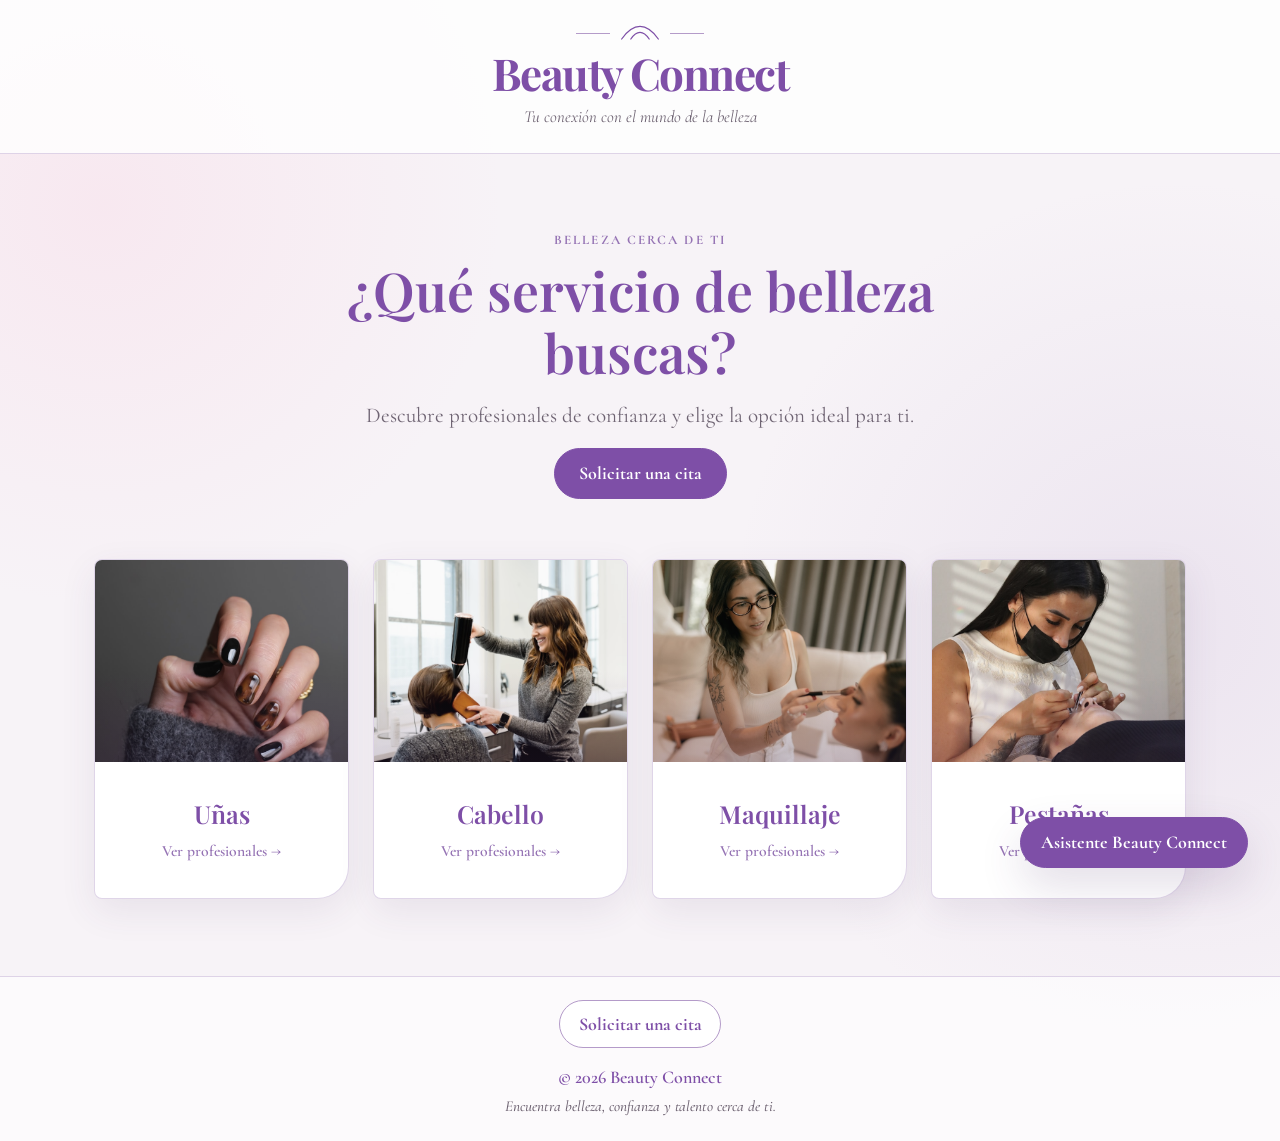
==== commit d418ffc2: "Add Beauty Connect informational chatbot" ====
--- a/index.html
+++ b/index.html
@@ -128,6 +128,7 @@
         </footer>
     </div>
 
+    <script src="chatbot.js"></script>
     <script src="https://cdn.jsdelivr.net/npm/bootstrap@5.3.8/dist/js/bootstrap.bundle.min.js"></script>
 </body>
 </html>
--- a/style.css
+++ b/style.css
@@ -804,3 +804,216 @@
         animation-iteration-count: 1;
     }
 }
+
+.chatbot-widget {
+    position: fixed;
+    right: clamp(1rem, 3vw, 2rem);
+    bottom: clamp(1rem, 3vw, 2rem);
+    z-index: 1080;
+    display: flex;
+    align-items: flex-end;
+    flex-direction: column;
+    gap: 0.75rem;
+    font-family: var(--font-body);
+}
+
+.chatbot-toggle,
+.chatbot-send {
+    border: 1px solid var(--color-primary);
+    border-radius: 999px;
+    background: var(--color-primary);
+    color: var(--color-surface);
+    font-weight: 700;
+    box-shadow: var(--shadow-raised);
+}
+
+.chatbot-toggle {
+    min-height: 3rem;
+    padding: 0.7rem 1.25rem;
+}
+
+.chatbot-toggle:hover,
+.chatbot-send:hover {
+    border-color: var(--color-secondary);
+    background: var(--color-secondary);
+}
+
+.chatbot-toggle:focus-visible,
+.chatbot-close:focus-visible,
+.chatbot-input:focus-visible,
+.chatbot-send:focus-visible {
+    outline: 3px solid var(--color-accent);
+    outline-offset: 3px;
+}
+
+.chatbot-panel {
+    display: flex;
+    overflow: hidden;
+    width: min(24rem, calc(100vw - 2rem));
+    height: min(34rem, calc(100vh - 7rem));
+    min-height: 24rem;
+    border: 1px solid var(--color-border);
+    border-radius: 0.75rem 0.75rem 1.5rem 0.75rem;
+    flex-direction: column;
+    background: var(--color-surface);
+    box-shadow: 0 20px 60px rgba(80, 51, 103, 0.24);
+}
+
+.chatbot-panel[hidden] {
+    display: none;
+}
+
+.chatbot-header {
+    display: flex;
+    padding: 1rem 1.1rem;
+    align-items: flex-start;
+    justify-content: space-between;
+    gap: 1rem;
+    border-bottom: 1px solid var(--color-border);
+    background: rgba(180, 155, 201, 0.12);
+}
+
+.chatbot-eyebrow {
+    margin: 0 0 0.15rem;
+    color: var(--color-secondary);
+    font-size: 0.78rem;
+    font-weight: 700;
+    letter-spacing: 0.08em;
+    text-transform: uppercase;
+}
+
+.chatbot-title {
+    margin: 0;
+    color: var(--color-primary);
+    font-family: var(--font-heading);
+    font-size: 1.25rem;
+}
+
+.chatbot-close {
+    width: 2.25rem;
+    height: 2.25rem;
+    padding: 0;
+    border: 1px solid transparent;
+    border-radius: 50%;
+    background: transparent;
+    color: var(--color-primary);
+    font-size: 1.75rem;
+    line-height: 1;
+}
+
+.chatbot-close:hover {
+    border-color: var(--color-border);
+    background: var(--color-surface);
+}
+
+.chatbot-history {
+    display: flex;
+    overflow-y: auto;
+    padding: 1rem;
+    flex: 1 1 auto;
+    flex-direction: column;
+    gap: 0.75rem;
+    background: var(--color-background);
+}
+
+.chatbot-message {
+    max-width: 88%;
+    padding: 0.7rem 0.85rem;
+    border-radius: 0.75rem;
+}
+
+.chatbot-message-assistant {
+    align-self: flex-start;
+    border: 1px solid var(--color-border);
+    border-bottom-left-radius: 0.2rem;
+    background: var(--color-surface);
+}
+
+.chatbot-message-user {
+    align-self: flex-end;
+    border-bottom-right-radius: 0.2rem;
+    background: var(--color-primary);
+    color: var(--color-surface);
+}
+
+.chatbot-message-author {
+    display: block;
+    margin-bottom: 0.15rem;
+    font-size: 0.78rem;
+    font-weight: 700;
+}
+
+.chatbot-message-assistant .chatbot-message-author {
+    color: var(--color-secondary);
+}
+
+.chatbot-message p {
+    margin: 0;
+    font-size: 1rem;
+    line-height: 1.35;
+    white-space: pre-wrap;
+    overflow-wrap: anywhere;
+}
+
+.chatbot-status {
+    min-height: 1.6rem;
+    margin: 0;
+    padding: 0.3rem 1rem 0;
+    color: var(--color-muted);
+    font-size: 0.85rem;
+}
+
+.chatbot-status-error {
+    color: #7b2438;
+    font-weight: 700;
+}
+
+.chatbot-form {
+    padding: 0.6rem 1rem 1rem;
+    background: var(--color-surface);
+}
+
+.chatbot-input-row {
+    display: flex;
+    align-items: flex-end;
+    gap: 0.5rem;
+}
+
+.chatbot-input {
+    min-height: 3rem;
+    max-height: 7rem;
+    padding: 0.65rem 0.75rem;
+    border: 1px solid var(--color-border);
+    border-radius: 0.6rem;
+    flex: 1 1 auto;
+    resize: vertical;
+    color: var(--color-text);
+}
+
+.chatbot-send {
+    min-height: 3rem;
+    padding: 0.6rem 0.9rem;
+    box-shadow: none;
+}
+
+.chatbot-input:disabled,
+.chatbot-send:disabled {
+    opacity: 0.65;
+}
+
+@media (max-width: 575.98px) {
+    .chatbot-widget {
+        right: 0.75rem;
+        bottom: 0.75rem;
+        left: 0.75rem;
+    }
+
+    .chatbot-panel {
+        width: 100%;
+        height: min(32rem, calc(100vh - 6rem));
+    }
+
+    .chatbot-toggle {
+        align-self: flex-end;
+    }
+}
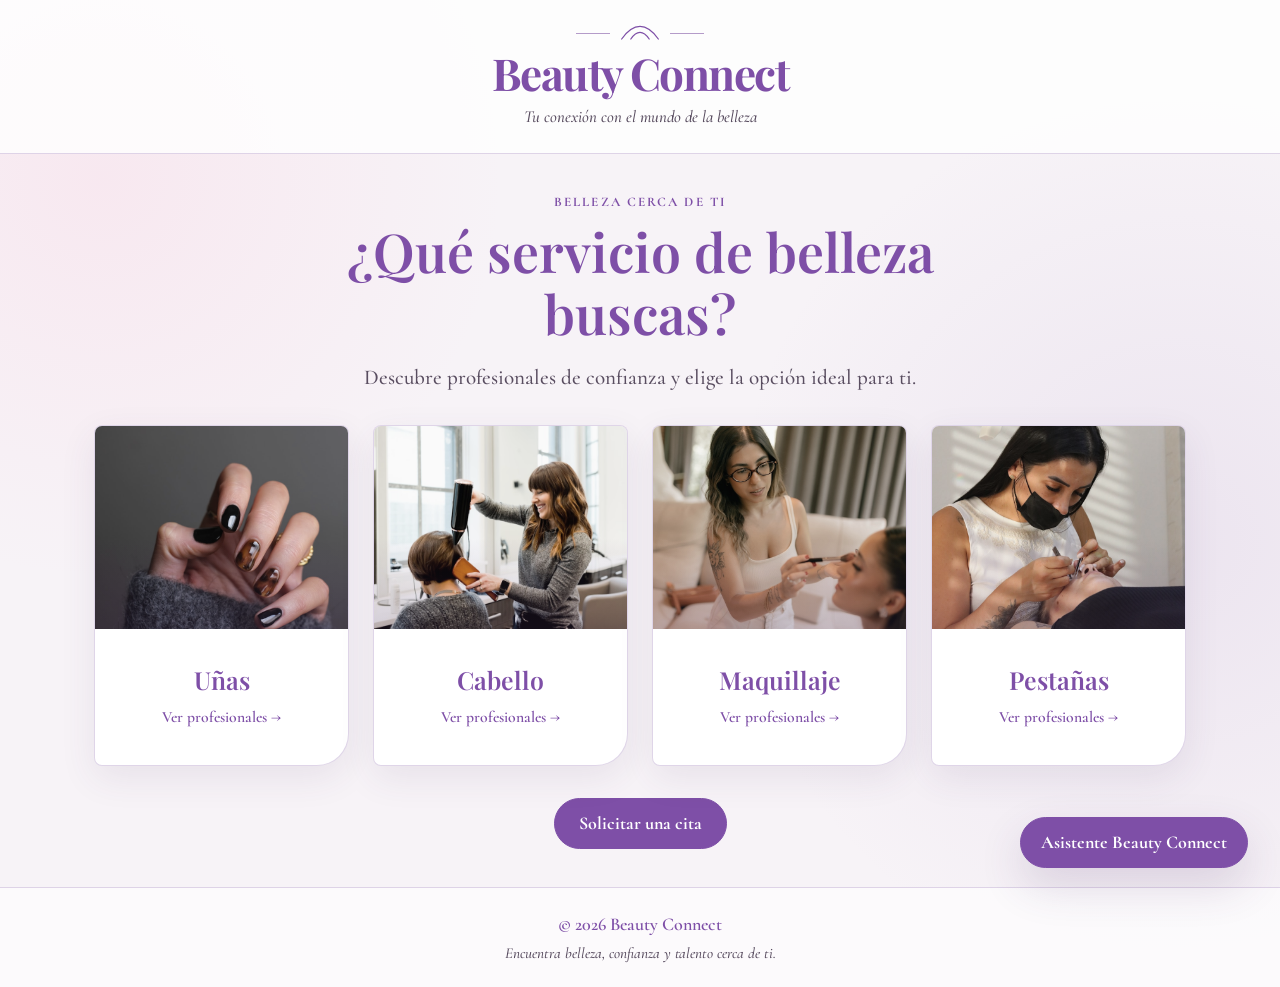
==== commit 6b4e6057: "Improve homepage and professional information" ====
--- a/index.html
+++ b/index.html
@@ -13,7 +13,7 @@
     <link rel="stylesheet" href="style.css">
     <script src="script.js" defer></script>
 </head>
-<body>
+<body class="home-page">
     <div class="main-wrapper">
         <header class="site-header">
             <div class="container header-content text-center">
@@ -35,8 +35,7 @@
                 <div class="intro text-center mx-auto">
                     <p class="eyebrow mb-2">Belleza cerca de ti</p>
                     <h2 id="category-heading" class="question mb-3" tabindex="-1">¿Qué servicio de belleza buscas?</h2>
-                    <p class="intro-copy mb-3">Descubre profesionales de confianza y elige la opción ideal para ti.</p>
-                    <a class="primary-action" href="solicitar-cita.html">Solicitar una cita</a>
+                    <p class="intro-copy mb-0">Descubre profesionales de confianza y elige la opción ideal para ti.</p>
                 </div>
 
                 <div class="row g-4 justify-content-center cards-container mx-auto">
@@ -110,18 +109,22 @@
                         <div class="results-title-wrap">
                             <p class="eyebrow mb-1">Profesionales disponibles</p>
                             <h2 id="selected-category-title" class="results-title mb-0" tabindex="-1"></h2>
+                            <p id="selected-category-intro" class="intro-copy mt-3 mb-3"></p>
+                            <p id="professionals-count" class="results-count mb-0" hidden></p>
                         </div>
                     </div>
 
                     <div id="professionals-status" class="visually-hidden" role="status" aria-live="polite" aria-atomic="true"></div>
-                    <div id="professionals-grid" class="row g-4" aria-busy="false"></div>
+                    <div id="professionals-grid" class="row g-4 justify-content-center" aria-busy="false"></div>
                 </div>
             </section>
+            <div class="home-appointment text-center">
+                <a class="primary-action" href="solicitar-cita.html">Solicitar una cita</a>
+            </div>
         </main>
 
         <footer class="site-footer text-center mt-auto">
             <div class="container">
-                <p class="mb-3"><a class="btn-back" href="solicitar-cita.html">Solicitar una cita</a></p>
                 <p class="mb-1">&copy; 2026 Beauty Connect</p>
                 <p class="footer-note mb-0">Encuentra belleza, confianza y talento cerca de ti.</p>
             </div>
--- a/style.css
+++ b/style.css
@@ -132,6 +132,55 @@
     line-height: 1.55;
 }
 
+.home-page,
+body:has(.profile-container) {
+    --color-muted: #594D60;
+}
+
+.home-page .app-main {
+    padding-block: clamp(1.5rem, 3vw, 2.5rem);
+}
+
+.home-page .intro {
+    margin-bottom: clamp(1.5rem, 3vw, 2rem);
+}
+
+.home-page .eyebrow,
+.home-page .category-action,
+.home-page .professional-card-link:hover .professional-profile-hint,
+.profile-container .eyebrow,
+.home-page .chatbot-message-assistant .chatbot-message-author,
+body:has(.profile-container) .chatbot-message-assistant .chatbot-message-author {
+    color: var(--color-primary);
+}
+
+.home-page .tagline,
+.home-page .intro-copy,
+.home-page .footer-note,
+.home-page .professional-zone,
+body:has(.profile-container) .tagline,
+body:has(.profile-container) .footer-note,
+.profile-description,
+.profile-detail,
+.profile-service-description,
+.profile-services-note {
+    font-weight: 500;
+}
+
+.home-page .primary-action:hover,
+.home-page .chatbot-toggle:hover,
+.home-page .chatbot-send:hover,
+body:has(.profile-container) .whatsapp-button:hover,
+body:has(.profile-container) .chatbot-toggle:hover,
+body:has(.profile-container) .chatbot-send:hover {
+    border-color: #69408E;
+    background: #69408E;
+}
+
+.home-appointment {
+    margin-top: clamp(1.5rem, 3vw, 2rem);
+}
+
 .cards-container,
 .professionals-container {
     max-width: 1140px;
@@ -227,13 +276,35 @@
 .results-header {
     display: flex;
     margin-bottom: 2.25rem;
-    align-items: center;
-    justify-content: space-between;
+    align-items: stretch;
+    flex-direction: column;
     gap: 1.5rem;
 }
 
 .results-title-wrap {
-    text-align: right;
+    width: 100%;
+    max-width: 43rem;
+    margin-inline: auto;
+    text-align: center;
+}
+
+.results-header > .btn-back {
+    align-self: flex-start;
+}
+
+.results-count {
+    display: inline-block;
+    padding: 0.35rem 0.85rem;
+    border: 1px solid var(--color-soft-accent);
+    border-radius: 999px;
+    background-color: rgba(180, 155, 201, 0.12);
+    color: var(--color-primary);
+    font-size: 1rem;
+    font-weight: 700;
+}
+
+.results-count[hidden] {
+    display: none;
 }
 
 .results-title {
@@ -357,6 +428,7 @@
 
 .professional-zone svg {
     width: 0.9rem;
+    flex-shrink: 0;
     fill: var(--color-secondary);
 }
 
@@ -642,6 +714,64 @@
     border: 1px solid var(--color-border);
     border-radius: 999px;
     color: var(--color-muted);
+}
+
+.profile-services {
+    padding: clamp(1.25rem, 4vw, 2.5rem);
+    border-top: 1px solid var(--color-soft-accent);
+    background-color: var(--color-background);
+}
+
+.profile-services-title {
+    margin-bottom: 1.5rem;
+    color: var(--color-primary);
+    font-family: var(--font-heading);
+    font-size: clamp(1.5rem, 3vw, 2rem);
+}
+
+.profile-services-list {
+    display: grid;
+    grid-template-columns: repeat(auto-fit, minmax(min(100%, 15rem), 1fr));
+    gap: 1rem;
+}
+
+.profile-service {
+    display: flex;
+    min-width: 0;
+    padding: 1.25rem;
+    border: 1px solid var(--color-soft-accent);
+    border-radius: 0.5rem 0.5rem 1.25rem 0.5rem;
+    flex-direction: column;
+    background-color: var(--color-surface);
+}
+
+.profile-service-name {
+    margin-bottom: 0.75rem;
+    color: var(--color-primary);
+    font-family: var(--font-heading);
+    font-size: 1.25rem;
+}
+
+.profile-service-description {
+    margin-bottom: 1rem;
+    color: var(--color-muted);
+    line-height: 1.45;
+}
+
+.profile-service-details {
+    margin-top: auto;
+}
+
+.profile-service-duration {
+    margin-bottom: 0.65rem;
+    font-size: 1rem;
+}
+
+.profile-services-note {
+    margin: 1.25rem 0 0;
+    color: var(--color-muted);
+    font-size: 1rem;
+    font-style: italic;
 }
 
 .whatsapp-button {
@@ -775,15 +905,6 @@
         max-width: 24rem;
     }
 
-    .results-header {
-        align-items: flex-start;
-        flex-direction: column-reverse;
-    }
-
-    .results-title-wrap {
-        text-align: left;
-    }
-
     .btn-back {
         align-self: flex-start;
     }
@@ -870,12 +991,12 @@
     justify-content: space-between;
     gap: 1rem;
     border-bottom: 1px solid var(--color-border);
-    background: rgba(180, 155, 201, 0.12);
+    background: var(--color-primary);
 }
 
 .chatbot-eyebrow {
     margin: 0 0 0.15rem;
-    color: var(--color-secondary);
+    color: var(--color-surface);
     font-size: 0.78rem;
     font-weight: 700;
     letter-spacing: 0.08em;
@@ -884,7 +1005,7 @@
 
 .chatbot-title {
     margin: 0;
-    color: var(--color-primary);
+    color: var(--color-surface);
     font-family: var(--font-heading);
     font-size: 1.25rem;
 }
@@ -896,14 +1017,14 @@
     border: 1px solid transparent;
     border-radius: 50%;
     background: transparent;
-    color: var(--color-primary);
+    color: var(--color-surface);
     font-size: 1.75rem;
     line-height: 1;
 }
 
 .chatbot-close:hover {
-    border-color: var(--color-border);
-    background: var(--color-surface);
+    border-color: var(--color-soft-accent);
+    background: rgba(0, 0, 0, 0.12);
 }
 
 .chatbot-history {
@@ -913,7 +1034,7 @@
     flex: 1 1 auto;
     flex-direction: column;
     gap: 0.75rem;
-    background: var(--color-background);
+    background: #F2EDF7;
 }
 
 .chatbot-message {
@@ -924,7 +1045,7 @@
 
 .chatbot-message-assistant {
     align-self: flex-start;
-    border: 1px solid var(--color-border);
+    border: 1px solid var(--color-soft-accent);
     border-bottom-left-radius: 0.2rem;
     background: var(--color-surface);
 }
